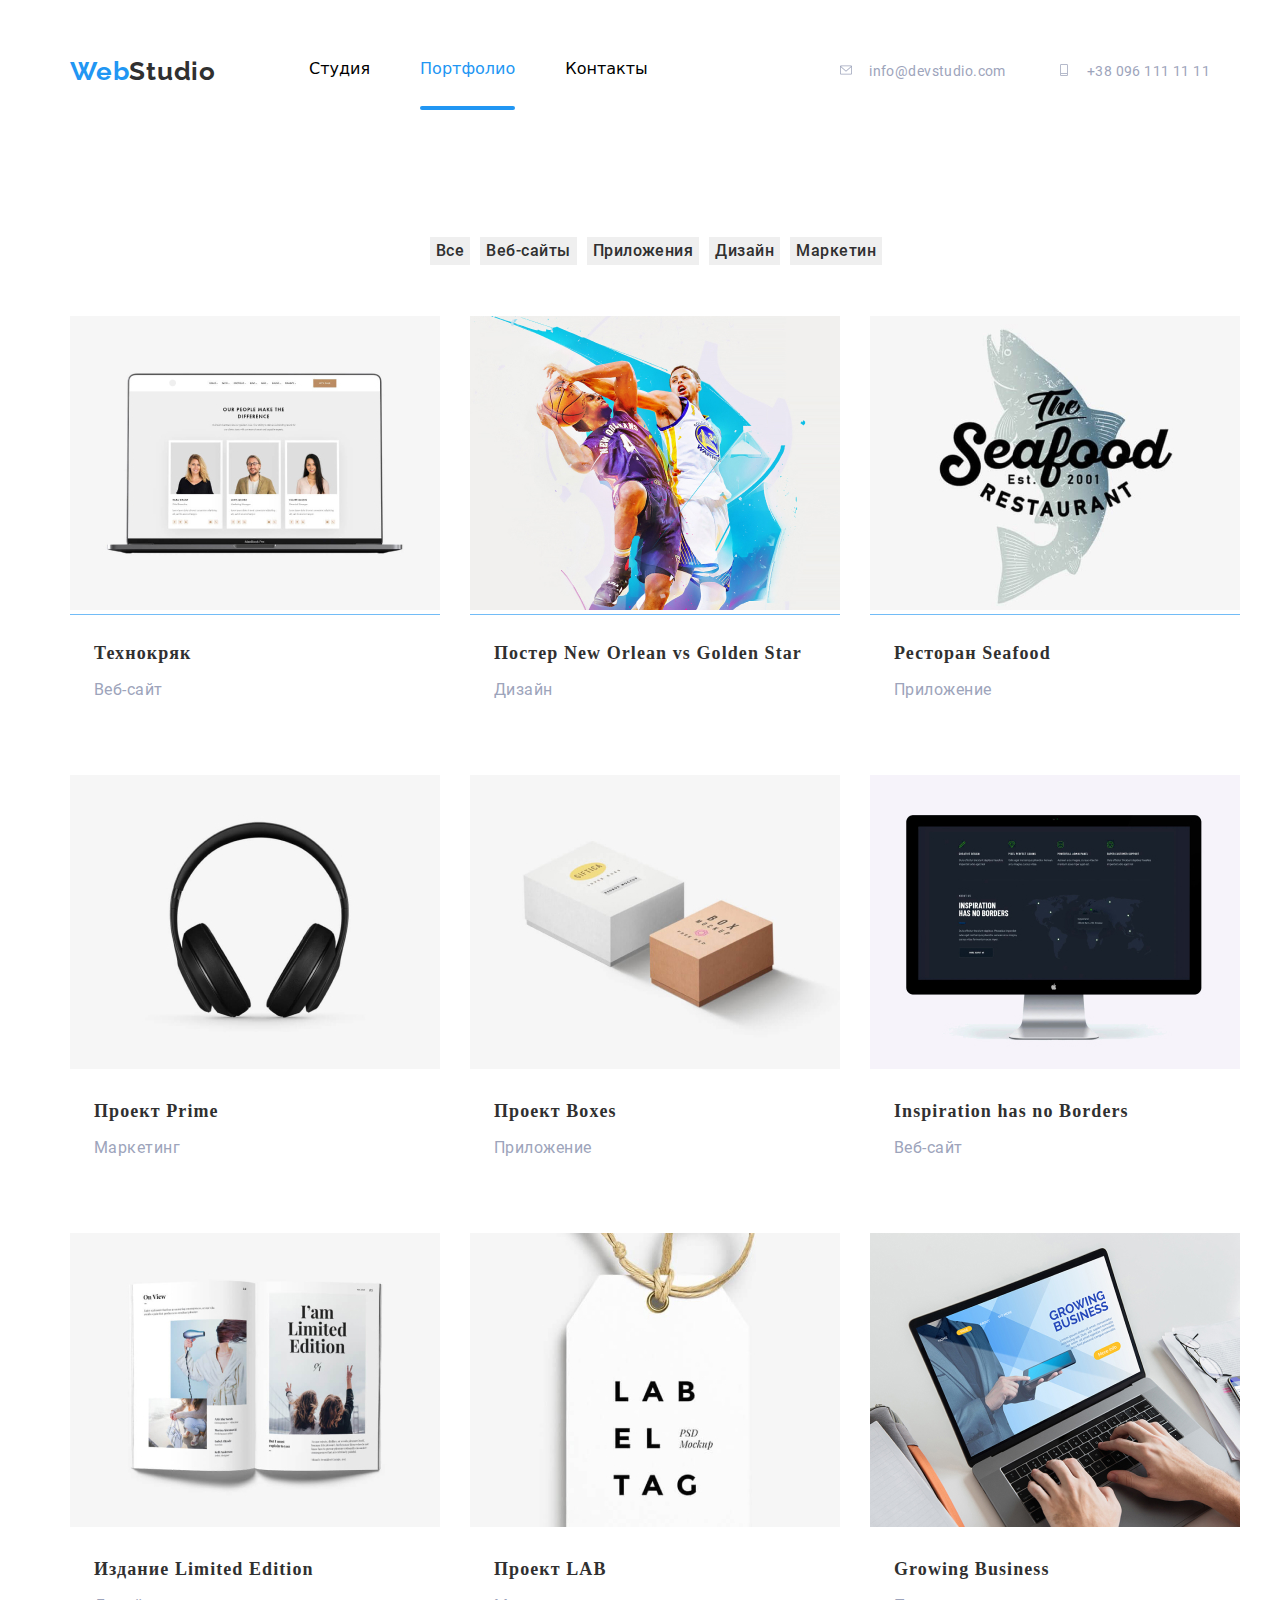
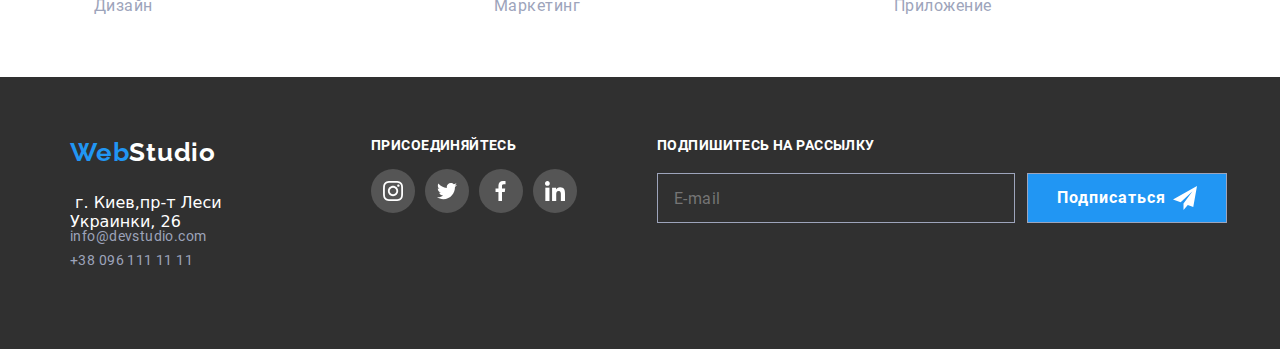
==== index_portfolio.html @ e8ac3cb0 "save" ====
<!DOCTYPE html>
<html lang="en">
<head>
    <meta charset="UTF-8" />
    <meta name="viewport" content="width=, initial-scale=1.0" />
    <title>Портфолио</title>
    <link href="https://fonts.googleapis.com/css2?family=Roboto:wght@400;500;700&display=swap" rel="stylesheet">
    <link rel="stylesheet" href="https://cdnjs.cloudflare.com/ajax/libs/modern-normalize/1.0.0/modern-normalize.min.css">
    <link rel="stylesheet" href="./css/main.min.css">
</head>
<body>
    <header class="header">
        <div class="container header-container">
            <nav class="navigation">
                <a class="logo" href="index.html"><span class="logo-web">Web</span>Studio</a>
    
                <ul class="menu">
                    <li class="menu-item menu-logo"><a href="index.html" class="link">Студия</a></li>
                    <li class="menu-item active-page"><a href="index_portfolio.html" class="active">Портфолио</a></li>
                    <li class="menu-item"><a href="" class="link">Контакты</a></li>
                </ul>
            </nav>
    
        <ul class="menu">
            <li class="menu-item "> <svg class="mail-tel-svg">
                    <use href="./images/icons/sprite.svg#mail"></use>
                </svg>
                <a href="mailto:info@devstudio.com" class="mail">info@devstudio.com</a></li>
            <li class="menu-item"> <svg class="mail-tel-svg">
                    <use href="./images/icons/sprite.svg#tel"></use>
                </svg>
                <a href="tel:+380961111111" class="tel">+38 096 111 11 11</a></li>
        </ul>
        </div>
    
    </header>
    <main>
   <div class="container">
    <ul class="button-item">
      <li><button type="button" class="button button-margin "> Все </button></li>
      <li><button type="button" class="button button-margin "> Веб-сайты </button></li>
      <li><button type="button" class="button button-margin "> Приложения </button></li>
      <li><button type="button" class="button button-margin "> Дизайн </button></li>
      <li><button type="button" class="button button-margin "> Маркетин </button></li>
    
    </ul>
    </div>
<section>
    <div class="container">
    <h1 hidden >Наши работы</h1>
    <ul class="tabl">

        <li class="tabl-item">
        <a  href="">
        <div class="overlay"> 
        <img src="./images_portfolio/img.jpg" alt="Ноутбук">
        <p class="text-overlay">Технокряк это современная площадка распространения коронавируса. Компании используют эту платформу для цифрового
        шпионажа и атак на защищённые сервера конкурентов.</p>
        </div>
        <h2  class="section-title ">Технокряк</h2>
        <p class="section-title-p" >Веб-сайт</p></li>
        </a>
        
        <li class="tabl-item">
        <a href="">
        <div class="overlay">
        <img src="./images_portfolio/img(1).jpg" alt="Игра в баскетбол">
        <p class="text-overlay">Технокряк это современная площадка распространения коронавируса. Компании используют эту
            платформу для цифрового
            шпионажа и атак на защищённые сервера конкурентов.</p>
        </div>
        <h2 class="section-title " >Постер New Orlean vs Golden Star</h2>
        <p class="section-title-p" >Дизайн</p></li>
        </a>

        <li class="tabl-item">
        <a href="">
        <div class="overlay">
        <img src="./images_portfolio/img(2).jpg" alt="Рыбный ресторан">
        <p class="text-overlay">Технокряк это современная площадка распространения коронавируса. Компании используют эту
            платформу для цифрового
            шпионажа и атак на защищённые сервера конкурентов.</p>
        </div>
        <h2 class="section-title " >Ресторан Seafood</h2>
        <p class="section-title-p" >Приложение</p></li> 
        </a>


        <li class="tabl-item">
        <a href="">
        <div class="overlay">
        <img src="./images_portfolio/img(3).jpg" alt="Наушники">
        <p class="text-overlay">Технокряк это современная площадка распространения коронавируса. Компании используют эту
            платформу для цифрового
            шпионажа и атак на защищённые сервера конкурентов.</p>
        </div>
        <h2 class="section-title " >Проект Prime</h2>
        <p class="section-title-p" >Маркетинг</p> </li>
        </a>

        <li class="tabl-item">
        <a href="">
         <div class="overlay">
        <img src="./images_portfolio/img(4).jpg" alt="коробки">
        <p class="text-overlay">Технокряк это современная площадка распространения коронавируса. Компании используют эту
            платформу для цифрового
            шпионажа и атак на защищённые сервера конкурентов.</p>
        </div>
        <h2 class="section-title " >Проект Boxes</h2>
        <p class="section-title-p" >Приложение </p></li>
        </a> 


        <li class="tabl-item">
        <a href="">
        <div class="overlay">
        <img src="./images_portfolio/img(5).jpg" alt="Монитор">
        <p class="text-overlay">Технокряк это современная площадка распространения коронавируса. Компании используют эту
            платформу для цифрового
            шпионажа и атак на защищённые сервера конкурентов.</p>
        </div>
        <h2 class="section-title " >Inspiration has no Borders</h2>
        <p class="section-title-p" >Веб-сайт</p></li>
        </a>

        <li class="tabl-item">  
        <a href="">
        <div class="overlay">
        <img src="./images_portfolio/img(6).jpg" alt="Журнал">
        <p class="text-overlay">Технокряк это современная площадка распространения коронавируса. Компании используют эту
            платформу для цифрового
            шпионажа и атак на защищённые сервера конкурентов.</p>
        </div>
        <h2 class="section-title " >Издание Limited Edition</h2>
        <p class="section-title-p" >Дизайн</p></li></a>


        <li class="tabl-item">
        <a href="">
        <div class="overlay">
        <img src="./images_portfolio/img(7).jpg" alt="Этикетки">
        <p class="text-overlay">Технокряк это современная площадка распространения коронавируса. Компании используют эту
            платформу для цифрового
            шпионажа и атак на защищённые сервера конкурентов.</p>
        </div>
        <h2 class="section-title " >Проект LAB</h2>
        <p class="section-title-p" >Маркетинг</p></li></a>



        <li class="tabl-item">
        <a href="">
        <div class="overlay">
        <img src="./images_portfolio/img(8).jpg" alt="MacBook">
        <p class="text-overlay">Технокряк это современная площадка распространения коронавируса. Компании используют эту
            платформу для цифрового
            шпионажа и атак на защищённые сервера конкурентов.</p>
        </div>
        <h2 class="section-title " >Growing Business</h2>
        <p class="section-title-p" >Приложение</p></li></a>
 
    </ul>
    </div>
    
</section>

    </main>
    <footer class="footer ">
        <div class="block-test container">
            <div class="block">
                <a class="logo" href="index.html"><span class="logo-web ">Web</span>Studio</a>
    
                <ul class="address">
                    <li>
    
                        <a class="map address-map link" href="https://goo.gl/maps/XinnHZAmT8YxiQ3q6" target="_blank"
                            rel="noopener noreferer"></a>
                        <a href="https://goo.gl/maps/XinnHZAmT8YxiQ3q6" target="_blank" rel="noopener noreferer"
                            class="link">г. Киев,пр-т Леси Украинки, 26</a>
    
                    </li>
                </ul>
                <ul class="connection">
                    <li><a href="mailto:info@devstudio.com" class="mail">info@devstudio.com</a></li>
                    <li><a href="tel:+380961111111" class="tel">+38 096 111 11 11</a></li>
                </ul>
            </div>
            <div class="address-content block">
                <h3 class="address-social">присоединяйтесь</h3>
    
    
                <ul class="address-social-icons">
                    <li><a class="address-social-icons-link" href="https://www.instagram.com/" target="_blank"
                            rel="noopener noreferer" aria-label="Instagram">
                            <svg class="address-social-icons-svg">
                                <use href="./images/icons/sprite.svg#instagram"></use>
                            </svg>
                        </a></li>
                    <li><a class="address-social-icons-link" href="https://twitter.com/?lang=ua" target="_blank"
                            rel="noopener noreferer" aria-label="Twitter">
                            <svg class="address-social-icons-svg">
                                <use href="./images/icons/sprite.svg#twitter"></use>
                            </svg>
                        </a></li>
                    <li><a class="address-social-icons-link" href="https://uk-ua.facebook.com/" target="_blank"
                            rel="noopener noreferer" aria-label="Facebook">
                            <svg class="address-social-icons-svg">
                                <use href="./images/icons/sprite.svg#facebook"></use>
                            </svg>
                        </a></li>
                    <li><a class="address-social-icons-link" href="https://www.linkedin.com/login/ua" target="_blank"
                            rel="noopener noreferer" aria-label="Linkedin">
                            <svg class="address-social-icons-svg">
                                <use href="./images/icons/sprite.svg#linkedin"></use>
                            </svg>
                        </a></li>
                </ul>
            </div>
            <div>
                <h3 class="subscription">Подпишитесь на рассылку</h3>
                <div class="form-subscription">
                    <form action="">
                        <label for="email"></label>
                        <input class="subscription-item email-item" type="email" name="email" id="email"
                            placeholder="E-mail">
                </div>
            </div>
            <div>
                <button class="button-subscription" type="submit">Подписаться</button>
                <svg class="button-subscription-svg">
                    <use href="./images/iconsend/sprite.svg#iconsend"></use>
                </svg>
            </div>
            </form>
        </div>
        </div>
    </footer>
</body>
</html>
---- css/main.min.css ----
:root{--main-text-cl: #555555;--accent-cl: #2196f3;--black: #303030;--gray: #9da4bb;--button: #ffffff;--background: #f5f4fa;--email: rgba(255, 255, 255, 0.6)}@font-face{font-family:'Raleway';font-style:normal;font-weight:400;src:url("../fonts/raleway-v18-latin-regular.eot");src:local(""),url("../fonts/raleway-v18-latin-regular.eot?#iefix") format("embedded-opentype"),url("../fonts/raleway-v18-latin-regular.woff2") format("woff2"),url("../fonts/raleway-v18-latin-regular.woff") format("woff"),url("../fonts/raleway-v18-latin-regular.ttf") format("truetype"),url("../fonts/raleway-v18-latin-regular.svg#Raleway") format("svg")}@font-face{font-family:'Raleway';font-style:normal;font-weight:700;src:url("../fonts/raleway-v18-latin-700.eot");src:local(""),url("../fonts/raleway-v18-latin-700.eot?#iefix") format("embedded-opentype"),url("../fonts/raleway-v18-latin-700.woff2") format("woff2"),url("../fonts/raleway-v18-latin-700.woff") format("woff"),url("../fonts/raleway-v18-latin-700.ttf") format("truetype"),url("../fonts/raleway-v18-latin-700.svg#Raleway") format("svg")}@font-face{font-family:'Roboto';font-style:normal;font-weight:400;src:url("../fonts/roboto-v20-latin_cyrillic-regular.eot");src:local("Roboto"),local("Roboto-Regular"),url("../fonts/roboto-v20-latin_cyrillic-regular.eot?#iefix") format("embedded-opentype"),url("../fonts/roboto-v20-latin_cyrillic-regular.woff2") format("woff2"),url("../fonts/roboto-v20-latin_cyrillic-regular.woff") format("woff"),url("../fonts/roboto-v20-latin_cyrillic-regular.ttf") format("truetype"),url("../fonts/roboto-v20-latin_cyrillic-regular.svg#Roboto") format("svg")}@font-face{font-family:'Roboto';font-style:normal;font-weight:500;src:url("../fonts/roboto-v20-latin_cyrillic-500.eot");src:local("Roboto Medium"),local("Roboto-Medium"),url("../fonts/roboto-v20-latin_cyrillic-500.eot?#iefix") format("embedded-opentype"),url("../fonts/roboto-v20-latin_cyrillic-500.woff2") format("woff2"),url("../fonts/roboto-v20-latin_cyrillic-500.woff") format("woff"),url("../fonts/roboto-v20-latin_cyrillic-500.ttf") format("truetype"),url("../fonts/roboto-v20-latin_cyrillic-500.svg#Roboto") format("svg")}@font-face{font-family:'Roboto';font-style:normal;font-weight:700;src:url("../fonts/roboto-v20-latin_cyrillic-700.eot");src:local("Roboto Bold"),local("Roboto-Bold"),url("../fonts/roboto-v20-latin_cyrillic-700.eot?#iefix") format("embedded-opentype"),url("../fonts/roboto-v20-latin_cyrillic-700.woff2") format("woff2"),url("../fonts/roboto-v20-latin_cyrillic-700.woff") format("woff"),url("../fonts/roboto-v20-latin_cyrillic-700.ttf") format("truetype"),url("../fonts/roboto-v20-latin_cyrillic-700.svg#Roboto") format("svg")}h1,h2,h3{margin-top:0px}ul{list-style-type:none}a{text-decoration:none}.container{width:1170px;padding-left:15px;padding-right:15px;margin-left:auto;margin-right:auto}.menu{display:flex;padding:0px;margin:0px}.menu-item:not(:last-child){margin-right:50px}.menu-item{margin-top:28px}.active-page{padding-bottom:0}.navigation{display:flex;align-items:center;margin-right:auto}.active-page::after{content:'';display:block;position:relative;margin-top:28px;width:100%;height:4px;background-color:var(--accent-cl);border-radius:2px}.mail-tel-svg{fill:var(--gray);margin-right:10px;width:16px;height:12px}.mail{text-align:center}.menu-item:hover .mail-tel-svg,.menu-item:focus .mail-tel-svg{fill:var(--accent-cl)}.header{background-color:var(--button);margin-top:32px}.header-portfolio{background-color:var(--button);margin-bottom:132px;margin-top:24px}.header-container{display:flex;justify-content:flex-end}.menu-logo{margin-left:93px}.mail-item{margin-right:50px}.logo{font-family:Raleway;font-weight:700;font-size:26px;line-height:1.19;letter-spacing:0.03em;color:var(--black)}.logo-web{font-family:Raleway;font-weight:700;font-size:26px;line-height:1.19;letter-spacing:0.03em;color:var(--accent-cl)}.section-hero{background-image:linear-gradient(to right, rgba(47,48,58,0.5), rgba(47,48,58,0.5)),url(../images/hero.jpg);background-repeat:no-repeat;background-size:1600px 600px;color:var(--button);text-align:center}.hero{width:696px;height:120px;margin-top:200px;margin-bottom:40px;display:inline-block;font-family:Roboto;font-weight:900;font-size:44px;line-height:1.36;text-align:center;letter-spacing:0.06em;text-transform:uppercase}.button-hero{text-align:center;font-family:Roboto;font-weight:700;font-size:16px;line-height:1, 87;letter-spacing:0.06em;color:var(--button);background-color:var(--accent-cl);border-radius:4px;height:50px;width:200px;margin-bottom:210px;margin-left:auto;margin-right:auto}.backdrop{position:fixed;top:0;left:0;width:100%;height:100%;background-color:rgba(0,0,0,0.2)}.backdrop.is-hidden{opacity:0;pointer-events:none}.modal{color:var(--black);position:absolute;top:50%;left:50%;padding:0px;transform:translate(-50%, -50%);min-width:528px;min-height:581px;background-color:var(--button);border:1px solid var(--button)}.button-close{position:absolute;border:0px solid var(--button);top:8px;right:8px;width:-8px;background-color:var(--button)}.button-close-svg{display:flex;width:30px;height:30px;fill:var(--gray)}.heading-modal{width:488px;height:40px;margin-left:auto;margin-right:auto;margin-top:40px;margin-bottom:0px;font-family:Roboto;font-weight:bold;font-size:20px;line-height:23px;text-align:center;letter-spacing:0.03em;color:var(--black)}.forms{margin-left:40px;margin-right:40px}.modal-logo-svg{margin-top:-25px;margin-left:15px;display:flex;width:12px;height:12px;fill:var(--black)}.form-fild:hover .modal-logo-svg,.form-fild:focus .modal-logo-svg{fill:var(--accent-cl)}.form-item:hover{border-color:var(--accent-cl)}.form-item-text{padding-left:42px}.form-item-text-placeholder{padding-left:16px}.form-fild{text-align:left;margin-left:auto;margin-right:auto;margin-bottom:28px;display:flex;flex-direction:column;font-family:Roboto;font-size:12px;line-height:14px;letter-spacing:0.01em;color:#757575}.form-fild input{border:1px solid var(--gray);width:488px;height:40px}.form-fild label{margin-bottom:4px}.policy{font-family:Roboto;font-size:14px;line-height:24px;letter-spacing:0.03em;color:var(--main-text-cl);margin-bottom:30px}.form-fild textarea::placeholder{text-align:left 16px;margin-top:12px;margin-bottom:12px;margin-left:16px;margin-right:16px;font-family:Roboto;font-size:14px;line-height:16px;letter-spacing:0.01em;color:var(--gray)}.button-submit{width:200px;height:50px;margin-top:10px;margin-bottom:42px;margin-left:auto;margin-right:auto;background-color:var(--accent-cl);font-family:Roboto;font-weight:bold;font-size:16px;line-height:30px;letter-spacing:0.06em;border-radius:4px;border:none;color:var(--button)}.contract{color:var(--accent-cl);text-decoration:underline}textarea{border:1px solid var(--gray);width:488px;height:128px;resize:none}.button{font-family:Roboto;font-weight:500;border:1px solid var(--black);font-size:16px;line-height:1.62;text-align:center;letter-spacing:0.03em;color:var(--black)}.button:hover{color:var(--button);background:var(--accent-cl)}.link{color:inherit}.link:hover,.link:focus{color:var(--accent-cl)}.active{color:var(--accent-cl)}.list{padding-top:94px;padding-bottom:94px;font-family:Roboto;font-weight:700;font-size:14px;line-height:16px;letter-spacing:0.03em;text-transform:uppercase;color:var(--black)}.list-content{display:flex;padding-left:0px}.list-item :not(:last-child){margin-right:30px;margin-bottom:10px;margin-right:30px}.text{margin-right:30px;font-family:Roboto;font-size:14px;line-height:1.71;letter-spacing:0.03em;color:var(--gray)}.text-item :not(:last-child){margin-right:30px}.vector-logo{display:flex;padding-left:0px}.vector-logo-item{margin-right:30px;margin-bottom:30px;width:270px;height:120px}.vector-logo-svg{display:flex;margin-top:25px;margin-left:25px;width:70px;height:60px;fill:var(--gray);margin-left:auto;margin-right:auto}.job{background-color:var(--background)}.our{text-align:center}.section-work{display:block;justify-content:flex-end;align-items:center;font-family:Roboto;margin-bottom:50px;margin-left:auto;margin-right:auto;font-weight:700;font-size:36px;line-height:42px;text-align:center;letter-spacing:0.03em;color:var(--black)}.section-job{display:inline-block;justify-content:flex-end;align-items:center;font-family:Roboto;margin-top:94px;margin-bottom:50px;margin-left:auto;margin-right:auto;font-weight:700;font-size:36px;line-height:42px;text-align:center;letter-spacing:0.03em;color:var(--black)}.img-content{display:flex;margin-bottom:0px;padding-left:0px}.img-item{margin-right:30px;margin-bottom:94px}.img-img:not(:last-child){margin-right:30px}.team{display:flex;flex-wrap:wrap;margin-left:-30px;margin-top:-30px;width:1250px;padding-left:0px}.team-item{background-color:var(--button);margin-top:30px;margin-right:30px;flex-basis:calc(100% / 4 -30px);margin-bottom:94px;box-shadow:0px 1px 3px rgba(0,0,0,0.12),0px 1px 1px rgba(0,0,0,0.14),0px 2px 1px rgba(0,0,0,0.2)}.our-team{margin-top:30px;font-family:Roboto;font-weight:500;font-size:16px;line-height:1.1875;letter-spacing:0.03em;color:var(--black);text-align:center}.social-icons{margin-top:28px;margin-bottom:42px;display:flex}.social-icons-item:not(:last-child){margin-right:10px}.social-icons-svg{width:20px;height:20px;fill:var(--gray)}.social-icons-link{display:flex;justify-content:center;align-items:center;width:44px;height:44px;background-color:var(--button);border-radius:50%}.social-icons-link:hover .social-icons-svg,.social-icons-link:focus .social-icons-svg{fill:var(--button)}.social-icons-link:hover{background-color:var(--accent-cl)}.position{margin-top:10px;margin-bottom:0px;font-family:Roboto;font-size:16px;line-height:1.1875;letter-spacing:0.03em;color:var(--gray);text-align:center}.footer{background-color:var(--black)}.footer-logo{background-color:var(--button)}.footer .logo{color:var(--button);margin-top:60px;display:inline-block}.address-map{margin-top:20px;display:inline-block}.address{width:231px;height:21px;padding:0px;margin-top:20px;color:var(--button)}.connection{padding:0px;margin-top:9px}.connection .tel{padding-bottom:60px;display:inline-block}.tel{font-family:Roboto;font-size:14px;line-height:1.71;letter-spacing:0.03em;color:var(--gray)}.tel:hover{color:var(--accent-cl)}.mail{font-family:Roboto;font-size:14px;line-height:1.71;letter-spacing:0.03em;color:var(--gray)}.mail:hover{color:var(--accent-cl)}.button-item{display:flex;justify-content:center;margin-bottom:50px;margin-top:126px}.button-margin{margin-right:8px;border-color:#ffffff}.section-title{font-family:Robotosans-serif;font-weight:700;font-size:18px;line-height:2;letter-spacing:0.06em;color:var(--black);margin-left:24px;margin-top:20px;margin-bottom:4px}.section-title-p{font-family:Roboto;font-size:16px;line-height:1.875;letter-spacing:0.03em;color:var(--gray);margin-left:24px;margin-bottom:20px;margin-top:0px;padding-bottom:20px}.tabl{width:1200px;display:flex;flex-wrap:wrap;margin-left:-30px;margin-top:-30px;padding:0px}.overlay{position:relative;width:100%;overflow:hidden}.overlay .text-overlay{position:absolute;padding:63px 24px;bottom:0;left:0;width:100%;height:100%;transform:translatey(106%);transition:transform 250ms cubic-bezier(0.4, 0, 0.2, 1);font-family:Roboto;font-weight:400;font-size:18px;line-height:28px;letter-spacing:0.03em;color:var(--button);text-align:left;background-color:rgba(33,150,243,0.9);text-decoration:none}.tabl-item:hover .text-overlay{transform:translatey(10%)}.tabl-item{display:block;width:100%;height:auto;margin-left:30px;margin-top:30px;flex-basis:calc(100% / 9 - 30px)}.tabl-item:hover{box-shadow:0px 1px 1px rgba(0,0,0,0.12),0px 4px 4px rgba(0,0,0,0.06),1px 4px 6px rgba(0,0,0,0.16)}.clients{margin-top:94px;font-family:Roboto;font-style:normal;font-weight:bold;font-size:36px;line-height:42px;text-align:center;letter-spacing:0.03em;color:var(--black);margin-bottom:50px}.test{display:flex;justify-content:center;align-items:center;margin-bottom:94px}.clients-item{width:170px;height:90px;text-align:center;background-color:var(--button);border:1px solid var(--gray);box-sizing:border-box;border-radius:4px;list-style:none}.clients-item:not(:last-child){margin-right:30px}.clients-icons-svg{fill:var(--gray);width:40px;height:52px;margin-top:19px;margin-bottom:19px}.clients-item:hover .clients-icons-svg,.clients-item:focus .clients-icons-svg{fill:var(--accent-cl)}.clients-item:hover{border-color:var(--accent-cl)}.address-social{font-family:Roboto;font-style:normal;font-weight:bold;font-size:14px;line-height:16px;letter-spacing:0.03em;text-transform:uppercase;color:var(--button);margin-top:60px;margin-left:70px}.address-social-icons{display:flex;margin-left:70px;padding:0px}.address-social-icons-link{margin-right:10px}.address-social-icons-svg{width:20px;height:20px;fill:var(--button)}.address-social-icons-link{display:flex;justify-content:center;align-items:center;width:44px;height:44px;background-color:var(--main-text-cl);border-radius:50%}.address-social-icons-link:hover .address-social-icons-svg,.address-social-icons-link:focus .address-social-icons-svg{fill:var(--button)}.address-social-icons-link:hover{background-color:var(--accent-cl)}.subscription{font-family:Roboto;font-style:normal;font-weight:bold;font-size:14px;line-height:16px;letter-spacing:0.03em;text-transform:uppercase;color:var(--button);margin-top:60px;margin-left:70px;margin-bottom:0px}.subscription-item{padding:0;width:358px;height:50px;margin-top:20px;margin-left:70px;font-family:Roboto;font-size:16px;line-height:20px;display:flex;align-items:center;letter-spacing:0.03em;background-color:var(--black);color:var(--email);border:1px solid var(--gray)}.email-item{padding-left:16px}.button-subscription{width:200px;height:50px;margin-top:96px;margin-left:12px;padding-left:29px;background-color:var(--accent-cl);font-family:Roboto;font-weight:bold;font-size:16px;line-height:30px;display:flex;align-items:center;text-align:center;letter-spacing:0.06em;color:var(--button);border:1px solid var(--gray)}.button-subscription-svg{display:flex;width:24px;height:24px;fill:var(--button);margin-top:-37px;margin-left:158px;margin-right:28px}.block-test{display:flex}.footer-item{margin-top:90px}
/*# sourceMappingURL=main.min.css.map */
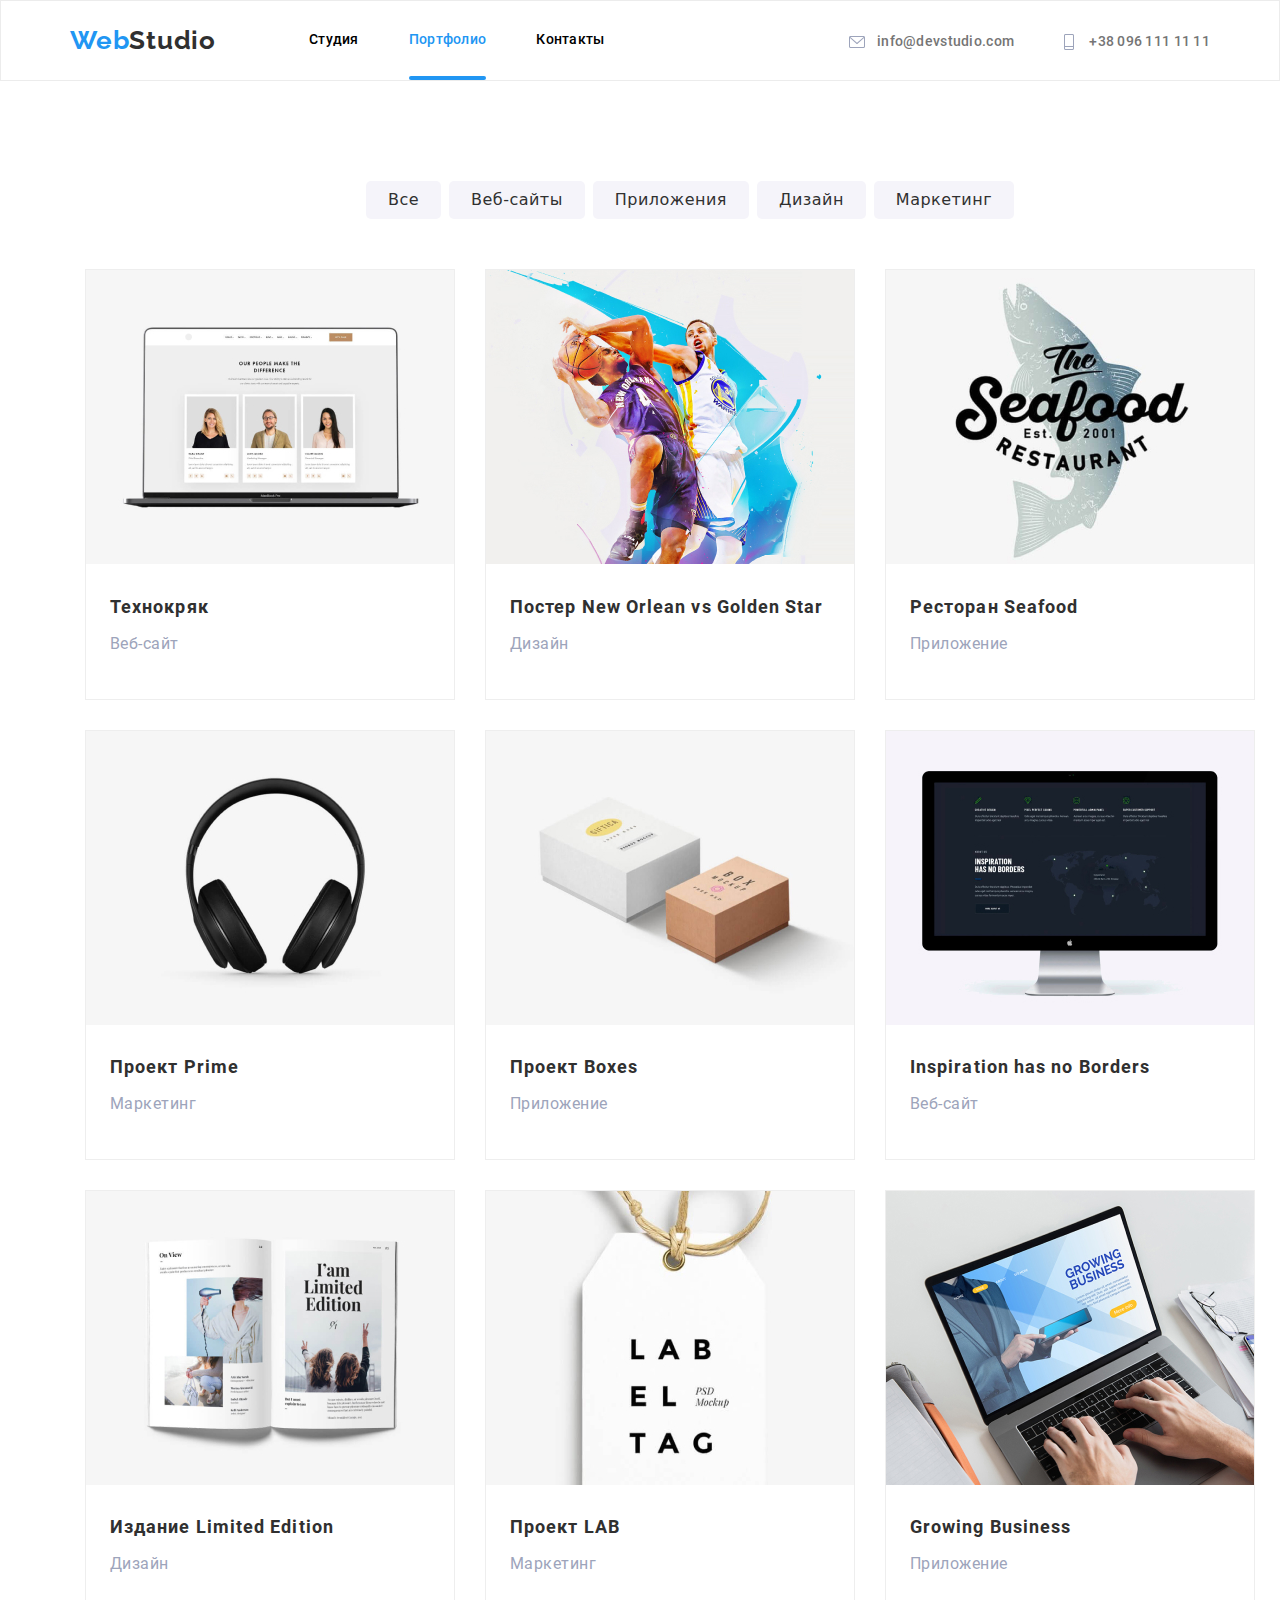
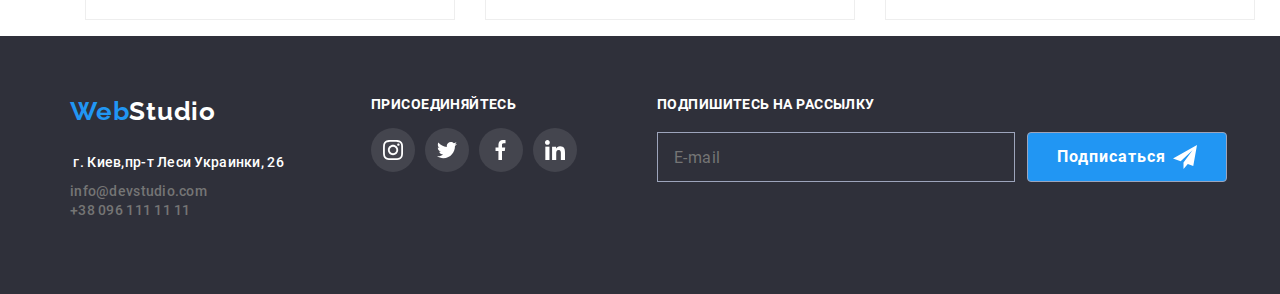
==== commit 83a3f00b: "save" ====
--- a/index_portfolio.html
+++ b/index_portfolio.html
@@ -36,14 +36,16 @@
     </header>
     <main>
    <div class="container">
-    <ul class="button-item">
-      <li><button type="button" class="button button-margin "> Все </button></li>
-      <li><button type="button" class="button button-margin "> Веб-сайты </button></li>
-      <li><button type="button" class="button button-margin "> Приложения </button></li>
-      <li><button type="button" class="button button-margin "> Дизайн </button></li>
-      <li><button type="button" class="button button-margin "> Маркетин </button></li>
-    
-    </ul>
+    <section>
+        <div class="container-project">
+            <!-- <h1 class="visually-hidden">Портфолио</h1> -->
+            <ul class="list-btn-project">
+                <li> <button class="btn-project" type="button">Все</button> </li>
+                <li> <button class="btn-project" type="button">Веб-сайты</button> </li>
+                <li> <button class="btn-project" type="button">Приложения</button> </li>
+                <li> <button class="btn-project" type="button">Дизайн</button> </li>
+                <li> <button class="btn-project" type="button">Маркетинг</button> </li>
+            </ul>
     </div>
 <section>
     <div class="container">
@@ -51,7 +53,7 @@
     <ul class="tabl">
 
         <li class="tabl-item">
-        <a  href="">
+        <!-- <a  href=""> -->
         <div class="overlay"> 
         <img src="./images_portfolio/img.jpg" alt="Ноутбук">
         <p class="text-overlay">Технокряк это современная площадка распространения коронавируса. Компании используют эту платформу для цифрового
@@ -62,7 +64,7 @@
         </a>
         
         <li class="tabl-item">
-        <a href="">
+        <!-- <a href=""> -->
         <div class="overlay">
         <img src="./images_portfolio/img(1).jpg" alt="Игра в баскетбол">
         <p class="text-overlay">Технокряк это современная площадка распространения коронавируса. Компании используют эту
@@ -74,7 +76,7 @@
         </a>
 
         <li class="tabl-item">
-        <a href="">
+        <!-- <a href=""> -->
         <div class="overlay">
         <img src="./images_portfolio/img(2).jpg" alt="Рыбный ресторан">
         <p class="text-overlay">Технокряк это современная площадка распространения коронавируса. Компании используют эту
@@ -87,7 +89,7 @@
 
 
         <li class="tabl-item">
-        <a href="">
+        <!-- <a href=""> -->
         <div class="overlay">
         <img src="./images_portfolio/img(3).jpg" alt="Наушники">
         <p class="text-overlay">Технокряк это современная площадка распространения коронавируса. Компании используют эту
@@ -99,7 +101,7 @@
         </a>
 
         <li class="tabl-item">
-        <a href="">
+        <!-- <a href=""> -->
          <div class="overlay">
         <img src="./images_portfolio/img(4).jpg" alt="коробки">
         <p class="text-overlay">Технокряк это современная площадка распространения коронавируса. Компании используют эту
@@ -112,7 +114,7 @@
 
 
         <li class="tabl-item">
-        <a href="">
+        <!-- <a href=""> -->
         <div class="overlay">
         <img src="./images_portfolio/img(5).jpg" alt="Монитор">
         <p class="text-overlay">Технокряк это современная площадка распространения коронавируса. Компании используют эту
@@ -124,7 +126,7 @@
         </a>
 
         <li class="tabl-item">  
-        <a href="">
+        <!-- <a href=""> -->
         <div class="overlay">
         <img src="./images_portfolio/img(6).jpg" alt="Журнал">
         <p class="text-overlay">Технокряк это современная площадка распространения коронавируса. Компании используют эту
@@ -136,7 +138,7 @@
 
 
         <li class="tabl-item">
-        <a href="">
+        <!-- <a href=""> -->
         <div class="overlay">
         <img src="./images_portfolio/img(7).jpg" alt="Этикетки">
         <p class="text-overlay">Технокряк это современная площадка распространения коронавируса. Компании используют эту
@@ -149,7 +151,7 @@
 
 
         <li class="tabl-item">
-        <a href="">
+        <!-- <a href=""> -->
         <div class="overlay">
         <img src="./images_portfolio/img(8).jpg" alt="MacBook">
         <p class="text-overlay">Технокряк это современная площадка распространения коронавируса. Компании используют эту
--- a/css/main.min.css
+++ b/css/main.min.css
@@ -1,2 +1,2 @@
-:root{--main-text-cl: #555555;--accent-cl: #2196f3;--black: #303030;--gray: #9da4bb;--button: #ffffff;--background: #f5f4fa;--email: rgba(255, 255, 255, 0.6)}@font-face{font-family:'Raleway';font-style:normal;font-weight:400;src:url("../fonts/raleway-v18-latin-regular.eot");src:local(""),url("../fonts/raleway-v18-latin-regular.eot?#iefix") format("embedded-opentype"),url("../fonts/raleway-v18-latin-regular.woff2") format("woff2"),url("../fonts/raleway-v18-latin-regular.woff") format("woff"),url("../fonts/raleway-v18-latin-regular.ttf") format("truetype"),url("../fonts/raleway-v18-latin-regular.svg#Raleway") format("svg")}@font-face{font-family:'Raleway';font-style:normal;font-weight:700;src:url("../fonts/raleway-v18-latin-700.eot");src:local(""),url("../fonts/raleway-v18-latin-700.eot?#iefix") format("embedded-opentype"),url("../fonts/raleway-v18-latin-700.woff2") format("woff2"),url("../fonts/raleway-v18-latin-700.woff") format("woff"),url("../fonts/raleway-v18-latin-700.ttf") format("truetype"),url("../fonts/raleway-v18-latin-700.svg#Raleway") format("svg")}@font-face{font-family:'Roboto';font-style:normal;font-weight:400;src:url("../fonts/roboto-v20-latin_cyrillic-regular.eot");src:local("Roboto"),local("Roboto-Regular"),url("../fonts/roboto-v20-latin_cyrillic-regular.eot?#iefix") format("embedded-opentype"),url("../fonts/roboto-v20-latin_cyrillic-regular.woff2") format("woff2"),url("../fonts/roboto-v20-latin_cyrillic-regular.woff") format("woff"),url("../fonts/roboto-v20-latin_cyrillic-regular.ttf") format("truetype"),url("../fonts/roboto-v20-latin_cyrillic-regular.svg#Roboto") format("svg")}@font-face{font-family:'Roboto';font-style:normal;font-weight:500;src:url("../fonts/roboto-v20-latin_cyrillic-500.eot");src:local("Roboto Medium"),local("Roboto-Medium"),url("../fonts/roboto-v20-latin_cyrillic-500.eot?#iefix") format("embedded-opentype"),url("../fonts/roboto-v20-latin_cyrillic-500.woff2") format("woff2"),url("../fonts/roboto-v20-latin_cyrillic-500.woff") format("woff"),url("../fonts/roboto-v20-latin_cyrillic-500.ttf") format("truetype"),url("../fonts/roboto-v20-latin_cyrillic-500.svg#Roboto") format("svg")}@font-face{font-family:'Roboto';font-style:normal;font-weight:700;src:url("../fonts/roboto-v20-latin_cyrillic-700.eot");src:local("Roboto Bold"),local("Roboto-Bold"),url("../fonts/roboto-v20-latin_cyrillic-700.eot?#iefix") format("embedded-opentype"),url("../fonts/roboto-v20-latin_cyrillic-700.woff2") format("woff2"),url("../fonts/roboto-v20-latin_cyrillic-700.woff") format("woff"),url("../fonts/roboto-v20-latin_cyrillic-700.ttf") format("truetype"),url("../fonts/roboto-v20-latin_cyrillic-700.svg#Roboto") format("svg")}h1,h2,h3{margin-top:0px}ul{list-style-type:none}a{text-decoration:none}.container{width:1170px;padding-left:15px;padding-right:15px;margin-left:auto;margin-right:auto}.menu{display:flex;padding:0px;margin:0px}.menu-item:not(:last-child){margin-right:50px}.menu-item{margin-top:28px}.active-page{padding-bottom:0}.navigation{display:flex;align-items:center;margin-right:auto}.active-page::after{content:'';display:block;position:relative;margin-top:28px;width:100%;height:4px;background-color:var(--accent-cl);border-radius:2px}.mail-tel-svg{fill:var(--gray);margin-right:10px;width:16px;height:12px}.mail{text-align:center}.menu-item:hover .mail-tel-svg,.menu-item:focus .mail-tel-svg{fill:var(--accent-cl)}.header{background-color:var(--button);margin-top:32px}.header-portfolio{background-color:var(--button);margin-bottom:132px;margin-top:24px}.header-container{display:flex;justify-content:flex-end}.menu-logo{margin-left:93px}.mail-item{margin-right:50px}.logo{font-family:Raleway;font-weight:700;font-size:26px;line-height:1.19;letter-spacing:0.03em;color:var(--black)}.logo-web{font-family:Raleway;font-weight:700;font-size:26px;line-height:1.19;letter-spacing:0.03em;color:var(--accent-cl)}.section-hero{background-image:linear-gradient(to right, rgba(47,48,58,0.5), rgba(47,48,58,0.5)),url(../images/hero.jpg);background-repeat:no-repeat;background-size:1600px 600px;color:var(--button);text-align:center}.hero{width:696px;height:120px;margin-top:200px;margin-bottom:40px;display:inline-block;font-family:Roboto;font-weight:900;font-size:44px;line-height:1.36;text-align:center;letter-spacing:0.06em;text-transform:uppercase}.button-hero{text-align:center;font-family:Roboto;font-weight:700;font-size:16px;line-height:1, 87;letter-spacing:0.06em;color:var(--button);background-color:var(--accent-cl);border-radius:4px;height:50px;width:200px;margin-bottom:210px;margin-left:auto;margin-right:auto}.backdrop{position:fixed;top:0;left:0;width:100%;height:100%;background-color:rgba(0,0,0,0.2)}.backdrop.is-hidden{opacity:0;pointer-events:none}.modal{color:var(--black);position:absolute;top:50%;left:50%;padding:0px;transform:translate(-50%, -50%);min-width:528px;min-height:581px;background-color:var(--button);border:1px solid var(--button)}.button-close{position:absolute;border:0px solid var(--button);top:8px;right:8px;width:-8px;background-color:var(--button)}.button-close-svg{display:flex;width:30px;height:30px;fill:var(--gray)}.heading-modal{width:488px;height:40px;margin-left:auto;margin-right:auto;margin-top:40px;margin-bottom:0px;font-family:Roboto;font-weight:bold;font-size:20px;line-height:23px;text-align:center;letter-spacing:0.03em;color:var(--black)}.forms{margin-left:40px;margin-right:40px}.modal-logo-svg{margin-top:-25px;margin-left:15px;display:flex;width:12px;height:12px;fill:var(--black)}.form-fild:hover .modal-logo-svg,.form-fild:focus .modal-logo-svg{fill:var(--accent-cl)}.form-item:hover{border-color:var(--accent-cl)}.form-item-text{padding-left:42px}.form-item-text-placeholder{padding-left:16px}.form-fild{text-align:left;margin-left:auto;margin-right:auto;margin-bottom:28px;display:flex;flex-direction:column;font-family:Roboto;font-size:12px;line-height:14px;letter-spacing:0.01em;color:#757575}.form-fild input{border:1px solid var(--gray);width:488px;height:40px}.form-fild label{margin-bottom:4px}.policy{font-family:Roboto;font-size:14px;line-height:24px;letter-spacing:0.03em;color:var(--main-text-cl);margin-bottom:30px}.form-fild textarea::placeholder{text-align:left 16px;margin-top:12px;margin-bottom:12px;margin-left:16px;margin-right:16px;font-family:Roboto;font-size:14px;line-height:16px;letter-spacing:0.01em;color:var(--gray)}.button-submit{width:200px;height:50px;margin-top:10px;margin-bottom:42px;margin-left:auto;margin-right:auto;background-color:var(--accent-cl);font-family:Roboto;font-weight:bold;font-size:16px;line-height:30px;letter-spacing:0.06em;border-radius:4px;border:none;color:var(--button)}.contract{color:var(--accent-cl);text-decoration:underline}textarea{border:1px solid var(--gray);width:488px;height:128px;resize:none}.button{font-family:Roboto;font-weight:500;border:1px solid var(--black);font-size:16px;line-height:1.62;text-align:center;letter-spacing:0.03em;color:var(--black)}.button:hover{color:var(--button);background:var(--accent-cl)}.link{color:inherit}.link:hover,.link:focus{color:var(--accent-cl)}.active{color:var(--accent-cl)}.list{padding-top:94px;padding-bottom:94px;font-family:Roboto;font-weight:700;font-size:14px;line-height:16px;letter-spacing:0.03em;text-transform:uppercase;color:var(--black)}.list-content{display:flex;padding-left:0px}.list-item :not(:last-child){margin-right:30px;margin-bottom:10px;margin-right:30px}.text{margin-right:30px;font-family:Roboto;font-size:14px;line-height:1.71;letter-spacing:0.03em;color:var(--gray)}.text-item :not(:last-child){margin-right:30px}.vector-logo{display:flex;padding-left:0px}.vector-logo-item{margin-right:30px;margin-bottom:30px;width:270px;height:120px}.vector-logo-svg{display:flex;margin-top:25px;margin-left:25px;width:70px;height:60px;fill:var(--gray);margin-left:auto;margin-right:auto}.job{background-color:var(--background)}.our{text-align:center}.section-work{display:block;justify-content:flex-end;align-items:center;font-family:Roboto;margin-bottom:50px;margin-left:auto;margin-right:auto;font-weight:700;font-size:36px;line-height:42px;text-align:center;letter-spacing:0.03em;color:var(--black)}.section-job{display:inline-block;justify-content:flex-end;align-items:center;font-family:Roboto;margin-top:94px;margin-bottom:50px;margin-left:auto;margin-right:auto;font-weight:700;font-size:36px;line-height:42px;text-align:center;letter-spacing:0.03em;color:var(--black)}.img-content{display:flex;margin-bottom:0px;padding-left:0px}.img-item{margin-right:30px;margin-bottom:94px}.img-img:not(:last-child){margin-right:30px}.team{display:flex;flex-wrap:wrap;margin-left:-30px;margin-top:-30px;width:1250px;padding-left:0px}.team-item{background-color:var(--button);margin-top:30px;margin-right:30px;flex-basis:calc(100% / 4 -30px);margin-bottom:94px;box-shadow:0px 1px 3px rgba(0,0,0,0.12),0px 1px 1px rgba(0,0,0,0.14),0px 2px 1px rgba(0,0,0,0.2)}.our-team{margin-top:30px;font-family:Roboto;font-weight:500;font-size:16px;line-height:1.1875;letter-spacing:0.03em;color:var(--black);text-align:center}.social-icons{margin-top:28px;margin-bottom:42px;display:flex}.social-icons-item:not(:last-child){margin-right:10px}.social-icons-svg{width:20px;height:20px;fill:var(--gray)}.social-icons-link{display:flex;justify-content:center;align-items:center;width:44px;height:44px;background-color:var(--button);border-radius:50%}.social-icons-link:hover .social-icons-svg,.social-icons-link:focus .social-icons-svg{fill:var(--button)}.social-icons-link:hover{background-color:var(--accent-cl)}.position{margin-top:10px;margin-bottom:0px;font-family:Roboto;font-size:16px;line-height:1.1875;letter-spacing:0.03em;color:var(--gray);text-align:center}.footer{background-color:var(--black)}.footer-logo{background-color:var(--button)}.footer .logo{color:var(--button);margin-top:60px;display:inline-block}.address-map{margin-top:20px;display:inline-block}.address{width:231px;height:21px;padding:0px;margin-top:20px;color:var(--button)}.connection{padding:0px;margin-top:9px}.connection .tel{padding-bottom:60px;display:inline-block}.tel{font-family:Roboto;font-size:14px;line-height:1.71;letter-spacing:0.03em;color:var(--gray)}.tel:hover{color:var(--accent-cl)}.mail{font-family:Roboto;font-size:14px;line-height:1.71;letter-spacing:0.03em;color:var(--gray)}.mail:hover{color:var(--accent-cl)}.button-item{display:flex;justify-content:center;margin-bottom:50px;margin-top:126px}.button-margin{margin-right:8px;border-color:#ffffff}.section-title{font-family:Robotosans-serif;font-weight:700;font-size:18px;line-height:2;letter-spacing:0.06em;color:var(--black);margin-left:24px;margin-top:20px;margin-bottom:4px}.section-title-p{font-family:Roboto;font-size:16px;line-height:1.875;letter-spacing:0.03em;color:var(--gray);margin-left:24px;margin-bottom:20px;margin-top:0px;padding-bottom:20px}.tabl{width:1200px;display:flex;flex-wrap:wrap;margin-left:-30px;margin-top:-30px;padding:0px}.overlay{position:relative;width:100%;overflow:hidden}.overlay .text-overlay{position:absolute;padding:63px 24px;bottom:0;left:0;width:100%;height:100%;transform:translatey(106%);transition:transform 250ms cubic-bezier(0.4, 0, 0.2, 1);font-family:Roboto;font-weight:400;font-size:18px;line-height:28px;letter-spacing:0.03em;color:var(--button);text-align:left;background-color:rgba(33,150,243,0.9);text-decoration:none}.tabl-item:hover .text-overlay{transform:translatey(10%)}.tabl-item{display:block;width:100%;height:auto;margin-left:30px;margin-top:30px;flex-basis:calc(100% / 9 - 30px)}.tabl-item:hover{box-shadow:0px 1px 1px rgba(0,0,0,0.12),0px 4px 4px rgba(0,0,0,0.06),1px 4px 6px rgba(0,0,0,0.16)}.clients{margin-top:94px;font-family:Roboto;font-style:normal;font-weight:bold;font-size:36px;line-height:42px;text-align:center;letter-spacing:0.03em;color:var(--black);margin-bottom:50px}.test{display:flex;justify-content:center;align-items:center;margin-bottom:94px}.clients-item{width:170px;height:90px;text-align:center;background-color:var(--button);border:1px solid var(--gray);box-sizing:border-box;border-radius:4px;list-style:none}.clients-item:not(:last-child){margin-right:30px}.clients-icons-svg{fill:var(--gray);width:40px;height:52px;margin-top:19px;margin-bottom:19px}.clients-item:hover .clients-icons-svg,.clients-item:focus .clients-icons-svg{fill:var(--accent-cl)}.clients-item:hover{border-color:var(--accent-cl)}.address-social{font-family:Roboto;font-style:normal;font-weight:bold;font-size:14px;line-height:16px;letter-spacing:0.03em;text-transform:uppercase;color:var(--button);margin-top:60px;margin-left:70px}.address-social-icons{display:flex;margin-left:70px;padding:0px}.address-social-icons-link{margin-right:10px}.address-social-icons-svg{width:20px;height:20px;fill:var(--button)}.address-social-icons-link{display:flex;justify-content:center;align-items:center;width:44px;height:44px;background-color:var(--main-text-cl);border-radius:50%}.address-social-icons-link:hover .address-social-icons-svg,.address-social-icons-link:focus .address-social-icons-svg{fill:var(--button)}.address-social-icons-link:hover{background-color:var(--accent-cl)}.subscription{font-family:Roboto;font-style:normal;font-weight:bold;font-size:14px;line-height:16px;letter-spacing:0.03em;text-transform:uppercase;color:var(--button);margin-top:60px;margin-left:70px;margin-bottom:0px}.subscription-item{padding:0;width:358px;height:50px;margin-top:20px;margin-left:70px;font-family:Roboto;font-size:16px;line-height:20px;display:flex;align-items:center;letter-spacing:0.03em;background-color:var(--black);color:var(--email);border:1px solid var(--gray)}.email-item{padding-left:16px}.button-subscription{width:200px;height:50px;margin-top:96px;margin-left:12px;padding-left:29px;background-color:var(--accent-cl);font-family:Roboto;font-weight:bold;font-size:16px;line-height:30px;display:flex;align-items:center;text-align:center;letter-spacing:0.06em;color:var(--button);border:1px solid var(--gray)}.button-subscription-svg{display:flex;width:24px;height:24px;fill:var(--button);margin-top:-37px;margin-left:158px;margin-right:28px}.block-test{display:flex}.footer-item{margin-top:90px}
+:root{--main-text-cl: rgba(255, 255, 255, 0.1);--accent-cl: #2196f3;--black: #303030;--gray: #9da4bb;--button: #ffffff;--background: #f5f4fa;--email: rgba(255, 255, 255, 0.6);--menu: #757575;--footer: #2f303a;--text-shadow: rgba(0, 0, 0, 0.25)}@font-face{font-family:'Raleway';font-style:normal;font-weight:400;src:url("../fonts/raleway-v18-latin-regular.eot");src:local(""),url("../fonts/raleway-v18-latin-regular.eot?#iefix") format("embedded-opentype"),url("../fonts/raleway-v18-latin-regular.woff2") format("woff2"),url("../fonts/raleway-v18-latin-regular.woff") format("woff"),url("../fonts/raleway-v18-latin-regular.ttf") format("truetype"),url("../fonts/raleway-v18-latin-regular.svg#Raleway") format("svg")}@font-face{font-family:'Raleway';font-style:normal;font-weight:700;src:url("../fonts/raleway-v18-latin-700.eot");src:local(""),url("../fonts/raleway-v18-latin-700.eot?#iefix") format("embedded-opentype"),url("../fonts/raleway-v18-latin-700.woff2") format("woff2"),url("../fonts/raleway-v18-latin-700.woff") format("woff"),url("../fonts/raleway-v18-latin-700.ttf") format("truetype"),url("../fonts/raleway-v18-latin-700.svg#Raleway") format("svg")}@font-face{font-family:'Roboto';font-style:normal;font-weight:400;src:url("../fonts/roboto-v20-latin_cyrillic-regular.eot");src:local("Roboto"),local("Roboto-Regular"),url("../fonts/roboto-v20-latin_cyrillic-regular.eot?#iefix") format("embedded-opentype"),url("../fonts/roboto-v20-latin_cyrillic-regular.woff2") format("woff2"),url("../fonts/roboto-v20-latin_cyrillic-regular.woff") format("woff"),url("../fonts/roboto-v20-latin_cyrillic-regular.ttf") format("truetype"),url("../fonts/roboto-v20-latin_cyrillic-regular.svg#Roboto") format("svg")}@font-face{font-family:'Roboto';font-style:normal;font-weight:500;src:url("../fonts/roboto-v20-latin_cyrillic-500.eot");src:local("Roboto Medium"),local("Roboto-Medium"),url("../fonts/roboto-v20-latin_cyrillic-500.eot?#iefix") format("embedded-opentype"),url("../fonts/roboto-v20-latin_cyrillic-500.woff2") format("woff2"),url("../fonts/roboto-v20-latin_cyrillic-500.woff") format("woff"),url("../fonts/roboto-v20-latin_cyrillic-500.ttf") format("truetype"),url("../fonts/roboto-v20-latin_cyrillic-500.svg#Roboto") format("svg")}@font-face{font-family:'Roboto';font-style:normal;font-weight:700;src:url("../fonts/roboto-v20-latin_cyrillic-700.eot");src:local("Roboto Bold"),local("Roboto-Bold"),url("../fonts/roboto-v20-latin_cyrillic-700.eot?#iefix") format("embedded-opentype"),url("../fonts/roboto-v20-latin_cyrillic-700.woff2") format("woff2"),url("../fonts/roboto-v20-latin_cyrillic-700.woff") format("woff"),url("../fonts/roboto-v20-latin_cyrillic-700.ttf") format("truetype"),url("../fonts/roboto-v20-latin_cyrillic-700.svg#Roboto") format("svg")}h1,h2,h3{margin-top:0px}ul{list-style-type:none}a{text-decoration:none}.container{width:1170px;padding-left:15px;padding-right:15px;margin-left:auto;margin-right:auto}.menu{display:flex;padding:0px;margin:0px}.menu-logo{margin-left:93px}.menu-item:not(:last-child){margin-right:50px}.menu-item{margin-top:29px}.active-page{padding-bottom:0}.navigation{display:flex;align-items:center;margin-right:auto}.active-page::after{content:'';display:block;position:relative;margin-top:28px;width:100%;height:4px;background-color:var(--accent-cl);border-radius:2px}.active{font-family:Roboto;font-weight:500;font-size:14px;line-height:16px;letter-spacing:0.02em}.mail-tel-svg{transform:translate(-5px, 4px);fill:var(--gray);width:20px;height:16px}.mail{text-align:center}.menu-item:hover .mail-tel-svg,.menu-item:focus .mail-tel-svg{fill:var(--accent-cl)}.button-hero{text-align:center;font-family:Roboto;font-weight:700;font-size:16px;line-height:1, 87;letter-spacing:0.06em;color:var(--button);background-color:var(--accent-cl);border-radius:4px;height:50px;width:200px;margin-bottom:210px;margin-left:auto;margin-right:auto}.button-close{position:absolute;border:0px solid var(--button);top:8px;right:8px;width:-8px;background-color:var(--button)}.button-close-svg{display:flex;width:30px;height:30px;fill:var(--gray)}.button-submit{width:200px;height:50px;margin-top:10px;margin-bottom:42px;margin-left:auto;margin-right:auto;background-color:var(--accent-cl);font-family:Roboto;font-weight:bold;font-size:16px;line-height:30px;letter-spacing:0.06em;border-radius:4px;border:none;color:var(--button)}.button{font-family:Roboto;font-weight:500;border:1px solid var(--button);border-radius:4px;font-size:16px;line-height:1.62;text-align:center;letter-spacing:0.03em;color:var(--black)}.button:hover,.button:focus{color:var(--button);background:var(--accent-cl);cursor:pointer}.button-subscription{width:200px;height:50px;margin-top:96px;margin-left:12px;padding-left:29px;background-color:var(--accent-cl);font-family:Roboto;font-weight:bold;font-size:16px;line-height:30px;display:flex;align-items:center;text-align:center;letter-spacing:0.06em;color:var(--button);border:1px solid var(--gray);border-radius:4px}.button-subscription-svg{display:flex;width:24px;height:24px;fill:var(--button);margin-top:-37px;margin-left:158px;margin-right:28px}.block-test{display:flex}.social-icons{margin-top:16px;margin-bottom:30px;display:flex}.social-icons-item:not(:last-child){margin-right:10px}.social-icons-svg{width:20px;height:20px;fill:var(--gray)}.social-icons-link{display:flex;justify-content:center;align-items:center;width:44px;height:44px;background-color:var(--button);border-radius:50%}.social-icons-link:hover .social-icons-svg,.social-icons-link:focus .social-icons-svg{fill:var(--button)}.social-icons-link:hover,.social-icons-link:focus{background-color:var(--accent-cl)}.address-social-icons{display:flex;margin-left:70px;padding:0px}.address-social-icons-link{margin-right:10px}.address-social-icons-svg{width:20px;height:20px;fill:var(--button)}.address-social-icons-link{display:flex;justify-content:center;align-items:center;width:44px;height:44px;background-color:var(--main-text-cl);border-radius:50%}.address-social-icons-link:hover .address-social-icons-svg,.address-social-icons-link:focus .address-social-icons-svg{fill:var(--button)}.address-social-icons-link:hover{background-color:var(--accent-cl)}.modal-form{display:flex;flex-direction:column}.title-modal{font-weight:bold;font-size:20px;line-height:1.15;text-align:center;letter-spacing:0.03em;color:var(--black);margin-bottom:12px}.modal-form .label-form{position:relative}.title-imput{display:block;font-size:12px;line-height:1.17;letter-spacing:0.01em;color:var(--menu);margin-bottom:4px}.inputs-form{width:448px;height:40px;padding:11px 42px;border:1px solid rgba(33,33,33,0.2);border-radius:4px;margin-bottom:10px;outline:transparent;cursor:pointer;transition:border 250ms cubic-bezier(0.4, 0, 0.2, 1)}.label-form svg{position:absolute;top:29px;left:12px;transition:fill 250ms cubic-bezier(0.4, 0, 0.2, 1)}.comment{resize:none;width:448px;height:120px;padding:12px 16px;border:1px solid rgba(33,33,33,0.2);border-radius:4px;margin-bottom:20px;outline:transparent;cursor:pointer;transition:border 250ms cubic-bezier(0.4, 0, 0.2, 1)}.inputs-form:focus-within,.comment:focus-within{border:1px solid var(--accent-cl)}.inputs-form:focus-within ~ svg{fill:var(--accent-cl)}.comment::placeholder{font-size:12px;line-height:1.17;letter-spacing:0.01em;color:rgba(117,117,117,0.5)}.agreement{display:flex;justify-content:center;margin-bottom:30px;font-size:14px;line-height:1.71;letter-spacing:0.03em;color:var(--menu)}.check::before{display:inline-block;position:absolute;content:' ';width:16px;height:15px;left:-10px;bottom:4px}.check::before{background-image:url(../img/icon/checkbox-icon.svg);transition:fill 250ms cubic-bezier(0.4, 0, 0.2, 1),background-color 250ms cubic-bezier(0.4, 0, 0.2, 1),background-image 250ms cubic-bezier(0.4, 0, 0.2, 1)}.agreement span{align-items:center}.agreement label{position:relative;display:block;padding-left:12px}.agreement a{text-decoration-line:underline;color:var(--accent-cl)}.modal-button{width:200px;height:50px;margin-right:auto;margin-left:auto;font-weight:bold;font-size:16px;line-height:1.87;border:none;border-radius:4px;color:var(--button);background-color:var(--accent-cl);box-shadow:0px 4px 4px rgba(0,0,0,0.15);transition:background-color 250ms cubic-bezier(0.4, 0, 0.2, 1)}.modal-button:hover,.modal-button:focus{background-color:var(--accent-cl);cursor:pointer}.header{background-color:var(--button);border:1px solid #ececec}.header-portfolio{background-color:var(--button);margin-bottom:132px;margin-top:24px}.header-container{display:flex;justify-content:flex-end}.mail-item{margin-right:50px}.logo{font-family:Raleway;font-weight:700;font-size:26px;line-height:1.19;letter-spacing:0.03em;color:var(--black)}.logo-web{font-family:Raleway;font-weight:700;font-size:26px;line-height:1.19;letter-spacing:0.03em;color:var(--accent-cl)}.link{color:inherit;font-family:Roboto;font-style:normal;font-weight:500;font-size:14px;line-height:16px;letter-spacing:0.02em}.link:hover,.link:focus{color:var(--accent-cl)}.active{color:var(--accent-cl)}.address-social{font-family:Roboto;font-style:normal;font-weight:bold;font-size:14px;line-height:16px;letter-spacing:0.03em;text-transform:uppercase;color:var(--button);margin-top:60px;margin-left:70px}.subscription{font-family:Roboto;font-style:normal;font-weight:bold;font-size:14px;line-height:16px;letter-spacing:0.03em;text-transform:uppercase;color:var(--button);margin-top:60px;margin-left:70px;margin-bottom:0px}.subscription-item{padding:0;width:358px;height:50px;margin-top:20px;margin-left:70px;font-family:Roboto;font-size:16px;line-height:20px;display:flex;align-items:center;letter-spacing:0.03em;background-color:var(--footer);color:var(--email);border:1px solid var(--gray)}.email-item{padding-left:16px}.footer-item{margin-top:90px}.footer{background-color:var(--footer)}.footer-logo{background-color:var(--button)}.footer .logo{color:var(--button);margin-top:60px;display:inline-block}.address-map{margin-top:20px;display:inline-block}.address{font-family:Roboto;font-size:14px;line-height:24px;letter-spacing:0.03em;width:231px;height:21px;padding:0px;margin-top:20px;color:var(--button)}.connection{padding:0px;margin-top:9px}.connection .tel{margin-bottom:60px;display:inline-block}.tel{font-family:Roboto;font-weight:500;font-size:14px;line-height:16px;letter-spacing:0.02em;color:var(--menu)}.tel:hover,.tel:focus{color:var(--accent-cl)}.mail{font-family:Roboto;font-weight:500;font-size:14px;line-height:16px;letter-spacing:0.02em;color:var(--menu)}.mail:hover{color:var(--accent-cl)}.container-hero{width:1200px;margin-left:auto;margin-right:auto;padding:200px 15px;text-align:center}.hero{max-width:1600px;margin:0 auto;background-image:linear-gradient(to right, rgba(47,48,58,0.4), rgba(47,48,58,0.4)),url(../images/hero.jpg);background-repeat:no-repeat;background-position:center;background-size:cover}.hero-description{margin-bottom:50px;font-family:Roboto;font-weight:900;font-size:44px;line-height:60px;text-align:center;letter-spacing:0.06em;text-transform:uppercase;color:var(--button)}.hero-button{display:inline-block;cursor:pointer;height:50px;width:200px;border:0;border-radius:4px;padding:8px 16px;font-weight:700;font-size:16px;line-height:1.87em;letter-spacing:0.06em;background:var(--accent-cl);color:var(--button)}.hero-button:hover,.hero-button:focus{background-color:var(--accent-cl);cursor:pointer}.backdrop{position:fixed;top:0;left:0;width:100%;height:100%;background:rgba(0,0,0,0.2);opacity:1;transition:250ms cubic-bezier(0.4, 0, 0.2, 1);transition-property:all;z-index:10}.modal{position:absolute;padding:40px;border:1px;border-radius:4px;top:50%;left:50%;box-shadow:0px 1px 1px rgba(0,0,0,0.12),0px 4px 4px rgba(0,0,0,0.06),1px 4px 6px rgba(0,0,0,0.16);transform:translate(-50%, -50%);background-color:var(--button)}.is-hidden{visibility:hidden;opacity:0;pointer-events:none}.modal-closed{position:absolute;top:8px;right:8px;padding:1px 6px;width:30px;height:30px;background-color:var(--button);border:1px solid rgba(0,0,0,0.1);border-radius:50%;cursor:pointer}.modal-closed:hover,.modal-closed:focus{fill:var(--accent-cl);cursor:pointer}.btn-closed{position:absolute;width:30px;height:30px;top:50%;left:50%;transform:translate(-50%, -50%)}.list{padding-top:94px;padding-bottom:94px;font-family:Roboto;font-weight:bold;font-size:14px;line-height:16px;letter-spacing:0.03em;text-transform:uppercase;color:var(--black)}.list-content{display:flex;padding-left:0px}.list-item :not(:last-child){margin-right:30px;margin-bottom:10px;margin-right:30px}.text{margin-right:30px;font-family:Roboto;font-style:normal;font-weight:normal;font-size:14px;line-height:24px;letter-spacing:0.03em;color:var(--menu);text-transform:none}.text-item :not(:last-child){margin-right:30px}.vector-logo{display:flex;padding-left:0px}.vector-logo-item{background-color:var(--background);margin-right:30px;margin-bottom:30px;width:270px;height:120px}.vector-logo-svg{display:flex;margin-top:25px;margin-left:25px;width:70px;height:60px;fill:var(--gray);margin-left:auto;margin-right:auto}.job{background-color:var(--background)}.our{text-align:center}.section-work{display:block;justify-content:flex-end;align-items:center;font-family:Roboto;margin-bottom:50px;margin-left:auto;margin-right:auto;font-weight:700;font-size:36px;line-height:42px;text-align:center;letter-spacing:0.03em;color:var(--black)}.section-job{display:inline-block;justify-content:flex-end;align-items:center;font-family:Roboto;margin-top:94px;margin-bottom:50px;margin-left:auto;margin-right:auto;font-weight:700;font-size:36px;line-height:42px;text-align:center;letter-spacing:0.03em;color:var(--black)}.img-content{display:flex;margin-bottom:0px;padding-left:0px}.img-item{margin-right:30px;margin-bottom:94px}.img-img:not(:last-child){margin-right:30px}.team{display:flex;flex-wrap:wrap;margin-left:-30px;margin-top:-30px;width:1250px;padding-left:0px}.team-item{background:#ffffff;width:270px;height:428px;margin-top:30px;margin-right:30px;flex-basis:calc(100% / 4 -30px);margin-bottom:94px;box-shadow:0px 1px 3px rgba(0,0,0,0.12),0px 1px 1px rgba(0,0,0,0.14),0px 2px 1px rgba(0,0,0,0.2)}.our-team{margin-top:30px;font-family:Roboto;font-weight:500;font-size:16px;line-height:1.1875;letter-spacing:0.03em;color:var(--black);text-align:center}.position{margin-top:10px;margin-bottom:0px;font-family:Roboto;font-size:16px;line-height:1.1875;letter-spacing:0.03em;color:var(--gray);text-align:center}.clients{margin-top:94px;font-family:Roboto;font-style:normal;font-weight:bold;font-size:36px;line-height:42px;text-align:center;letter-spacing:0.03em;color:var(--black);margin-bottom:50px}.test{display:flex;justify-content:center;align-items:center;margin-bottom:94px}.clients-item{width:170px;height:90px;text-align:center;background-color:var(--button);border:1px solid var(--gray);box-sizing:border-box;border-radius:4px;list-style:none}.clients-item:not(:last-child){margin-right:30px}.clients-icons-svg{fill:var(--gray);width:40px;height:52px;margin-top:22px;margin-bottom:22px}.logo1{width:45px;height:50px}.logo2{width:40px;height:52px}.logo3{width:41px;height:43px}.logo4{width:80px;height:42px}.logo5{width:59px;height:47px}.logo6{width:88px;height:45px}.clients-item:hover .clients-icons-svg,.clients-item:focus .clients-icons-svg{fill:var(--accent-cl)}.clients-item:hover,.clients-item:focus{border-color:var(--accent-cl)}.section-title{font-family:Roboto;font-weight:700;font-size:18px;line-height:2;letter-spacing:0.06em;color:var(--black);margin-left:24px;margin-top:20px;margin-bottom:4px}.container-project{width:1200px;margin-left:auto;margin-right:auto;margin-top:100px;margin-bottom:34px}.list-btn-project{display:flex;justify-content:center;margin-bottom:50px}.list-btn-project li{margin-right:8px}.list-btn-project li:last-child{margin-right:0px}.btn-project{border:0;border-radius:5px;background:var(--background);color:var(--black);padding:6px 22px;font-style:normal;font-weight:500;font-size:16px;line-height:1.62em;text-align:center;letter-spacing:0.03em;transition:250ms cubic-bezier(0.4, 0, 0.2, 1);transition-property:color, background-color, filter}.btn-project:hover,.btn-project:focus{color:var(--button);background-color:var(--accent-cl);filter:drop-shadow(0px 4px 4px var(--text-shadow))}.section-title-p{font-family:Roboto;font-size:16px;line-height:1.875;letter-spacing:0.03em;color:var(--gray);margin-left:24px;margin-bottom:20px;margin-top:0px;padding-bottom:20px}.tabl{width:1200px;display:flex;flex-wrap:wrap;margin-left:-30px;margin-top:-30px;padding:0px}.overlay{position:relative;width:100%;overflow:hidden}.overlay .text-overlay{position:absolute;padding:63px 24px;bottom:0;bottom:13px;left:0;width:100%;height:100%;transform:translatey(115%);transition:transform 250ms cubic-bezier(0.4, 0, 0.2, 1);font-family:Roboto;font-weight:400;font-size:18px;line-height:28px;letter-spacing:0.03em;color:var(--button);text-align:left;background-color:rgba(33,150,243,0.9);text-decoration:none}.overlay-studio{position:relative}.text-studio{position:absolute;transform:translatey(-124%);font-family:Roboto;font-weight:bold;font-size:14px;line-height:16px;text-align:center;letter-spacing:0.03em;text-transform:uppercase;color:var(--button);text-align:center;padding:27px 27px;margin-bottom:0px;width:370px;height:70px;background-color:rgba(47,48,58,0.8)}.tabl-item:hover .text-overlay{transform:translatey(10%)}.tabl-item{display:block;width:370px;height:auto;margin-left:30px;margin-top:30px;flex-basis:calc(100% / 9 - 30px);background:#ffffff;border:1px solid #eeeeee;box-sizing:border-box}.tabl-item:hover,.tabl-item:focus{box-shadow:0px 1px 1px rgba(0,0,0,0.12),0px 4px 4px rgba(0,0,0,0.06),1px 4px 6px rgba(0,0,0,0.16)}
 /*# sourceMappingURL=main.min.css.map */